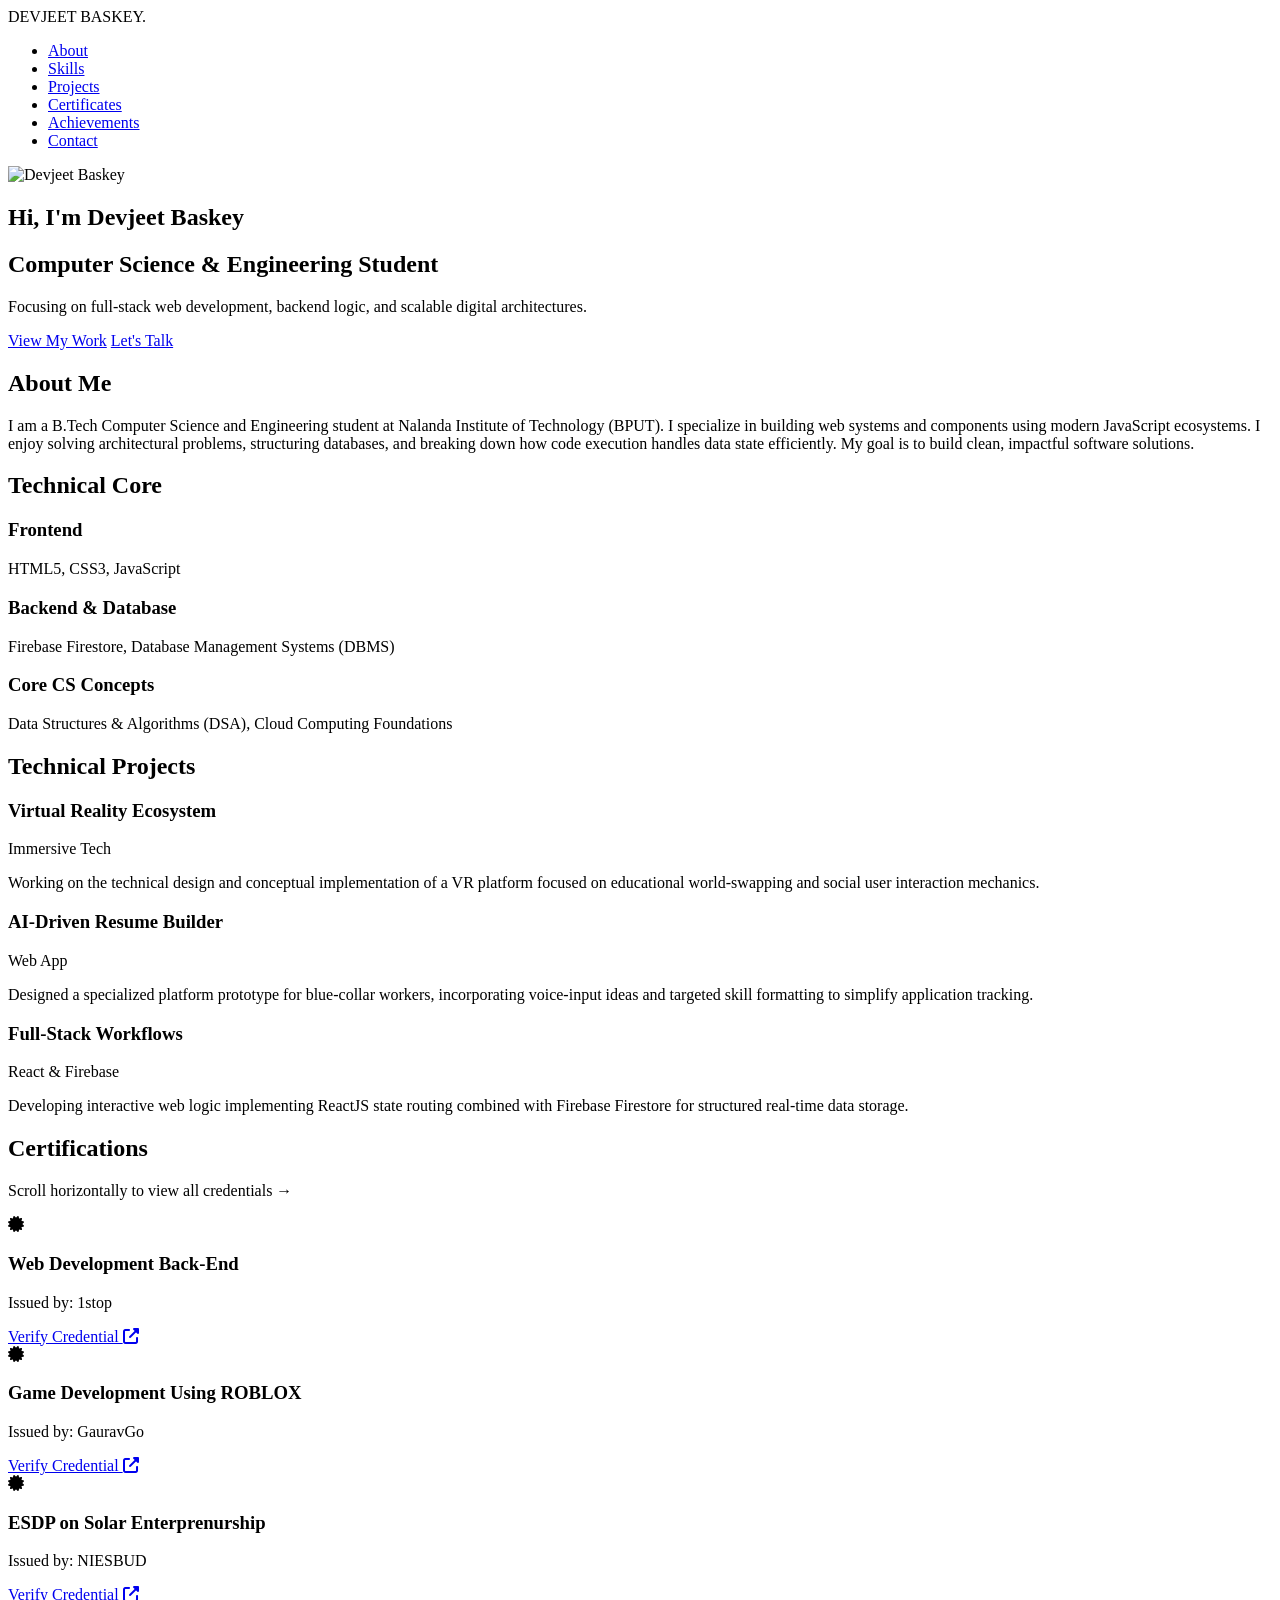
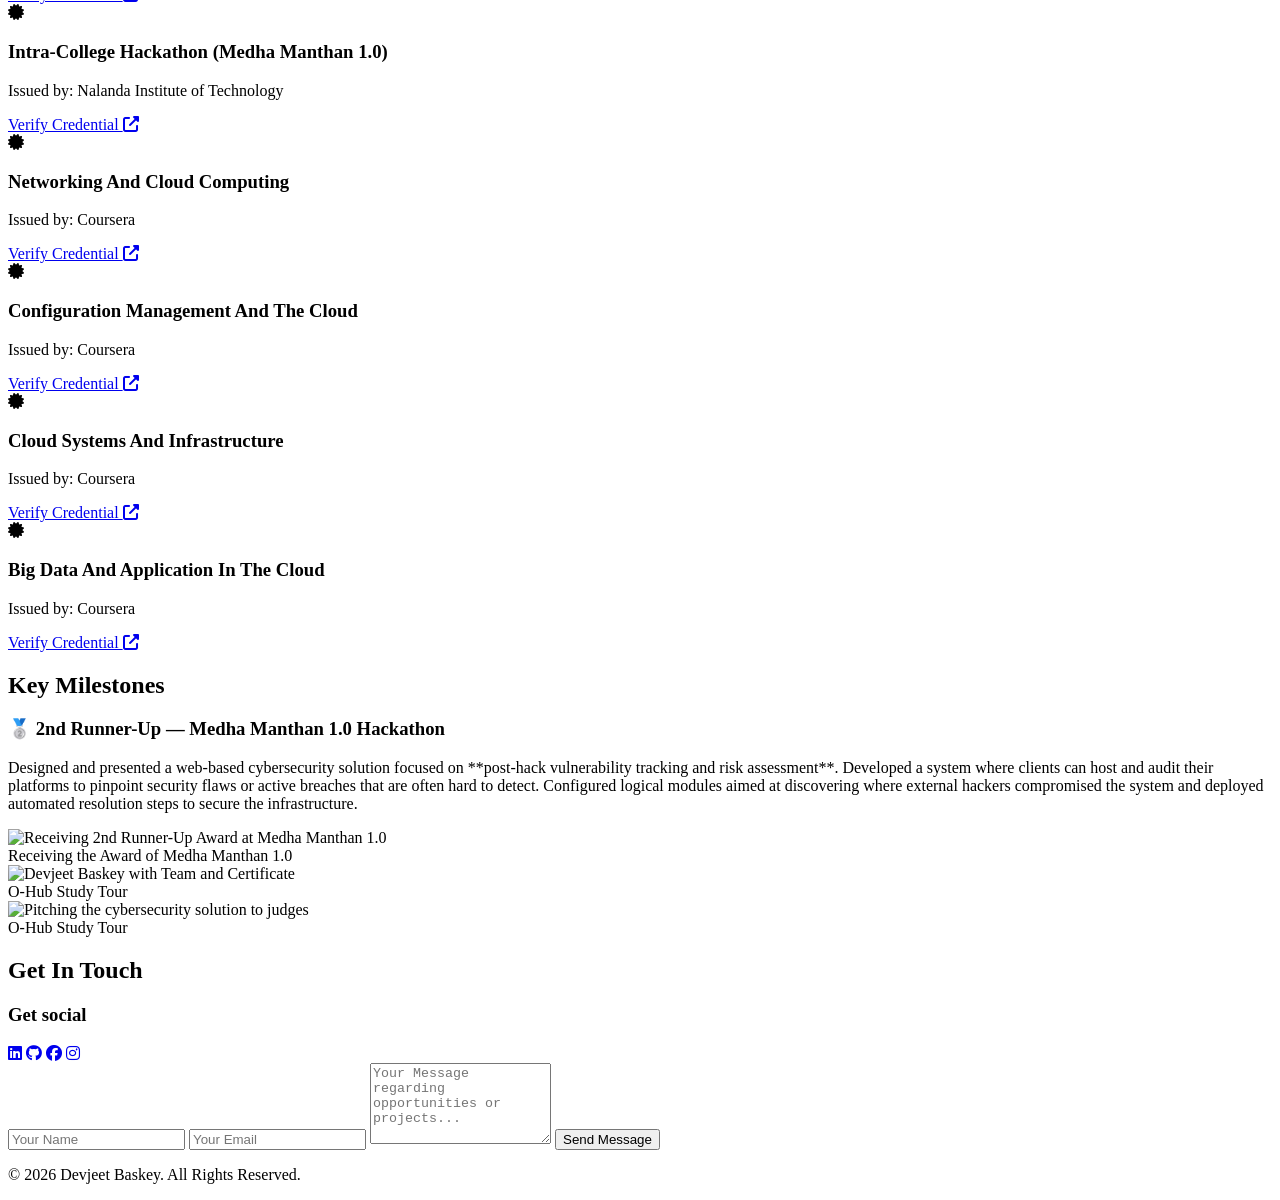
==== index.html @ a45fece5 "Add initial portfolio website structure Initial commit of the portfolio website including sections f" ====
<!DOCTYPE html>
<html lang="en">
<head>
    <meta charset="UTF-8">
    <meta name="viewport" content="width=device-width, initial-scale=1.0">
    <title>Devjeet Baskey | Professional Portfolio</title>
    <!-- FontAwesome Library for Icons -->
    <link rel="stylesheet" href="https://cdnjs.cloudflare.com/ajax/libs/font-awesome/6.4.0/css/all.min.css">
    <!-- External CSS link -->
    <link rel="stylesheet" href="/css/style.css">
</head>
<body>

    <!-- Navigation -->
    <header class="navbar">
        <div class="logo">DEVJEET BASKEY<span>.</span></div>
        <nav>
            <ul class="nav-links">
                <li><a href="#about">About</a></li>
                <li><a href="#skills">Skills</a></li>
                <li><a href="#projects">Projects</a></li>
                <li><a href="#certificates">Certificates</a></li>
                <li><a href="#achievements">Achievements</a></li>
                <li><a href="#contact">Contact</a></li>
            </ul>
        </nav>
    </header>

    <!-- Hero Section -->
    <section id="hero" class="hero-section">
        <div class="hero-container">
            <img src="/image/WhatsApp Image 2026-04-27 at 7.56.45  copy.jpeg" alt="Devjeet Baskey" class="profile-img">
            <h1>Hi, I'm <span class="highlight">Devjeet Baskey</span></h1>
            <h2>Computer Science & Engineering Student</h2>
            <p class="tagline">Focusing on full-stack web development, backend logic, and scalable digital architectures.</p>
            <div class="hero-ctas">
                <a href="#projects" class="btn primary-btn">View My Work</a>
                <a href="#contact" class="btn secondary-btn">Let's Talk</a>
            </div>
        </div>
    </section>

    <!-- About Section -->
    <section id="about" class="section">
        <h2 class="section-title">About Me</h2>
        <div class="content-container">
            <p>I am a B.Tech Computer Science and Engineering student at Nalanda Institute of Technology (BPUT). I specialize in building web systems and components using modern JavaScript ecosystems. I enjoy solving architectural problems, structuring databases, and breaking down how code execution handles data state efficiently. My goal is to build clean, impactful software solutions.</p>
        </div>
    </section>

    <!-- Skills Section -->
    <section id="skills" class="section dark-bg">
        <h2 class="section-title">Technical Core</h2>
        <div class="skills-grid">
            <div class="skill-category">
                <h3>Frontend</h3>
                <p>HTML5, CSS3, JavaScript</p>
            </div>
            <div class="skill-category">
                <h3>Backend & Database</h3>
                <p>Firebase Firestore, Database Management Systems (DBMS)</p>
            </div>
            <div class="skill-category">
                <h3>Core CS Concepts</h3>
                <p>Data Structures & Algorithms (DSA), Cloud Computing Foundations</p>
            </div>
        </div>
    </section>

    <!-- Projects Section -->
    <section id="projects" class="section">
        <h2 class="section-title">Technical Projects</h2>
        <div class="projects-container">
            
            <div class="project-block">
                <div class="project-header">
                    <h3>Virtual Reality Ecosystem</h3>
                    <span class="tech-tag">Immersive Tech</span>
                </div>
                <p class="project-desc">Working on the technical design and conceptual implementation of a VR platform focused on educational world-swapping and social user interaction mechanics.</p>
            </div>

            <div class="project-block">
                <div class="project-header">
                    <h3>AI-Driven Resume Builder</h3>
                    <span class="tech-tag">Web App</span>
                </div>
                <p class="project-desc">Designed a specialized platform prototype for blue-collar workers, incorporating voice-input ideas and targeted skill formatting to simplify application tracking.</p>
            </div>

            <div class="project-block">
                <div class="project-header">
                    <h3>Full-Stack Workflows</h3>
                    <span class="tech-tag">React & Firebase</span>
                </div>
                <p class="project-desc">Developing interactive web logic implementing ReactJS state routing combined with Firebase Firestore for structured real-time data storage.</p>
            </div>

        </div>
    </section>

    <!-- Certificates Section (Updated to a Swipeable Slider) -->
    <section id="certificates" class="section dark-bg">
        <h2 class="section-title">Certifications</h2>
        <p class="section-subtitle">Scroll horizontally to view all credentials &rarr;</p>
        
        <div class="certificates-slider">
            
            <!-- Certificate 1 -->
            <div class="certificate-card">
                <div class="cert-icon"><i class="fas fa-certificate"></i></div>
                <div class="cert-info">
                    <h3>Web Development Back-End</h3>
                    <p class="cert-issuer">Issued by: 1stop</p>
                    <a href="/image/WhatsApp Image 2025-12-03 at 12.07.02 PM.jpeg" class="cert-link" target="_blank">Verify Credential <i class="fas fa-external-link-alt"></i></a>
                </div>
            </div>

            <!-- Certificate 2 -->
            <div class="certificate-card">
                <div class="cert-icon"><i class="fas fa-certificate"></i></div>
                <div class="cert-info">
                    <h3>Game Development Using ROBLOX</h3>
                    <p class="cert-issuer">Issued by: GauravGo</p>
                    <a href="/image/WhatsApp Image 2025-12-03 at 12.02.23 PM.jpeg" class="cert-link" target="_blank">Verify Credential <i class="fas fa-external-link-alt"></i></a>
                </div>
            </div>

            <!-- Certificate 3 -->
            <div class="certificate-card">
                <div class="cert-icon"><i class="fas fa-certificate"></i></div>
                <div class="cert-info">
                    <h3>ESDP on Solar Enterprenurship</h3>
                    <p class="cert-issuer">Issued by: NIESBUD</p>
                    <a href="/image/WhatsApp Image 2025-12-03 at 12.02.43 PM.jpeg" class="cert-link" target="_blank">Verify Credential <i class="fas fa-external-link-alt"></i></a>
                </div>
            </div>

            <!-- Certificate 4 (New) -->
            <div class="certificate-card">
                <div class="cert-icon"><i class="fas fa-certificate"></i></div>
                <div class="cert-info">
                    <h3>Intra-College Hackathon (Medha Manthan 1.0)</h3>
                    <p class="cert-issuer">Issued by: Nalanda Institute of Technology</p>
                    <a href="/image/WhatsApp Image 2025-12-03 at 12.03.12 PM.jpeg" class="cert-link" target="_blank">Verify Credential <i class="fas fa-external-link-alt"></i></a>
                </div>
            </div>

            <!-- Certificate 5 (New) -->
            <div class="certificate-card">
                <div class="cert-icon"><i class="fas fa-certificate"></i></div>
                <div class="cert-info">
                    <h3>Networking And Cloud Computing</h3>
                    <p class="cert-issuer">Issued by: Coursera</p>
                    <a href="/image/WhatsApp Image 2026-06-07 at 9.45.42 PM (3).jpeg" class="cert-link" target="_blank">Verify Credential <i class="fas fa-external-link-alt"></i></a>
                </div>
            </div>

            <!-- Certificate 6 (New) -->
            <div class="certificate-card">
                <div class="cert-icon"><i class="fas fa-certificate"></i></div>
                <div class="cert-info">
                    <h3>Configuration Management And The Cloud</h3>
                    <p class="cert-issuer">Issued by: Coursera</p>
                    <a href="/image/WhatsApp Image 2026-06-07 at 9.45.42 PM (1).jpeg" class="cert-link" target="_blank">Verify Credential <i class="fas fa-external-link-alt"></i></a>
                </div>
            </div>

            <!-- Certificate 7 (New) -->
            <div class="certificate-card">
                <div class="cert-icon"><i class="fas fa-certificate"></i></div>
                <div class="cert-info">
                    <h3>Cloud Systems And Infrastructure</h3>
                    <p class="cert-issuer">Issued by: Coursera</p>
                    <a href="/image/WhatsApp Image 2026-06-07 at 9.45.42 PM (2).jpeg" class="cert-link" target="_blank">Verify Credential <i class="fas fa-external-link-alt"></i></a>
                </div>
            </div>

            <!-- Certificate 8 (New) -->
            <div class="certificate-card">
                <div class="cert-icon"><i class="fas fa-certificate"></i></div>
                <div class="cert-info">
                    <h3>Big Data And Application In The Cloud</h3>
                    <p class="cert-issuer">Issued by: Coursera</p>
                    <a href="/image/WhatsApp Image 2026-06-07 at 9.45.42 PM.jpeg" class="cert-link" target="_blank">Verify Credential <i class="fas fa-external-link-alt"></i></a>
                </div>
            </div>

            <!-- और सर्टिफिकेट्स ऐड करने के लिए बस इसी तरह का div ब्लॉक यहाँ नीचे कॉपी-पेस्ट कर दें -->

        </div>
    </section>

    <!-- Achievements Section (Updated with text and photo grid) -->
    <section id="achievements" class="section">
        <h2 class="section-title">Key Milestones</h2>
        <div class="content-container">
            <div class="achievement-item">
                <h3>🥈 2nd Runner-Up — Medha Manthan 1.0 Hackathon</h3>
                <p>Designed and presented a web-based cybersecurity solution focused on **post-hack vulnerability tracking and risk assessment**. Developed a system where clients can host and audit their platforms to pinpoint security flaws or active breaches that are often hard to detect. Configured logical modules aimed at discovering where external hackers compromised the system and deployed automated resolution steps to secure the infrastructure.</p>
            </div>
        </div>

        <!-- NEW: Achievement Photo Gallery -->
        <div class="achievement-gallery">
            <!-- Photo 1: मुख्य ट्रॉफी/मेडल उठाते हुए फोटो -->
            <div class="gallery-card">
                <img src="/image/WhatsApp Image 2026-06-07 at 10.02.06 PM.jpeg" alt="Receiving 2nd Runner-Up Award at Medha Manthan 1.0">
                <div class="img-caption">Receiving the Award of Medha Manthan 1.0</div>
            </div>

            <!-- Photo 2: टीम के साथ या सर्टिफिकेट हाथ में लिए फोटो -->
            <div class="gallery-card">
                <img src="/image/WhatsApp Image 2026-06-07 at 10.02.41 PM.jpeg" alt="Devjeet Baskey with Team and Certificate">
                <div class="img-caption">O-Hub Study Tour</div>
            </div>

            <!-- Photo 3: प्रोजेक्ट को पिच करते हुए या वर्किंग मोमेंट की फोटो -->
            <div class="gallery-card">
                <img src="/image/WhatsApp Image 2026-06-07 at 10.07.18 PM.jpeg" alt="Pitching the cybersecurity solution to judges">
                <div class="img-caption">O-Hub Study Tour</div>
            </div>
        </div>
    </section>

    <!-- Contact Section -->
    <section id="contact" class="section dark-bg">
    <h2 class="section-title">Get In Touch</h2>
    <div class="contact-container">
        
        <div class="social-bar">
            <h3>Get social</h3>
            <div class="social-icons">
                <a href="https://www.linkedin.com/in/devjeet-baskey-09319632a/" target="_blank" aria-label="LinkedIn"><i class="fab fa-linkedin"></i></a>
                <a href="https://github.com/DevjeetBaskey" target="_blank" aria-label="GitHub"><i class="fab fa-github"></i></a>
                <a href="https://www.facebook.com/devjeet.baskey" target="_blank" aria-label="Facebook"><i class="fab fa-facebook"></i></a>
                <a href="https://www.instagram.com/devjeetbaskey.official/" target="_blank" aria-label="Instagram"><i class="fab fa-instagram"></i></a>
            </div>
        </div>

        <form class="portfolio-form" action="https://api.web3forms.com/submit" method="POST">
            
            <input type="hidden" name="access_key" value="947feb2d-0209-4c3f-8d9d-e9255246c1ba">

            <input type="hidden" name="redirect" value="https://web3forms.com/success">

            <input type="text" name="name" placeholder="Your Name" required>
            <input type="email" name="email" placeholder="Your Email" required>
            <textarea name="message" placeholder="Your Message regarding opportunities or projects..." rows="5" required></textarea>
            
            <button type="submit" class="form-submit">Send Message</button>
        </form>
    </div>
</section>

    <!-- Footer -->
    <footer>
        <p>&copy; 2026 Devjeet Baskey. All Rights Reserved.</p>
    </footer>

</body>
</html>
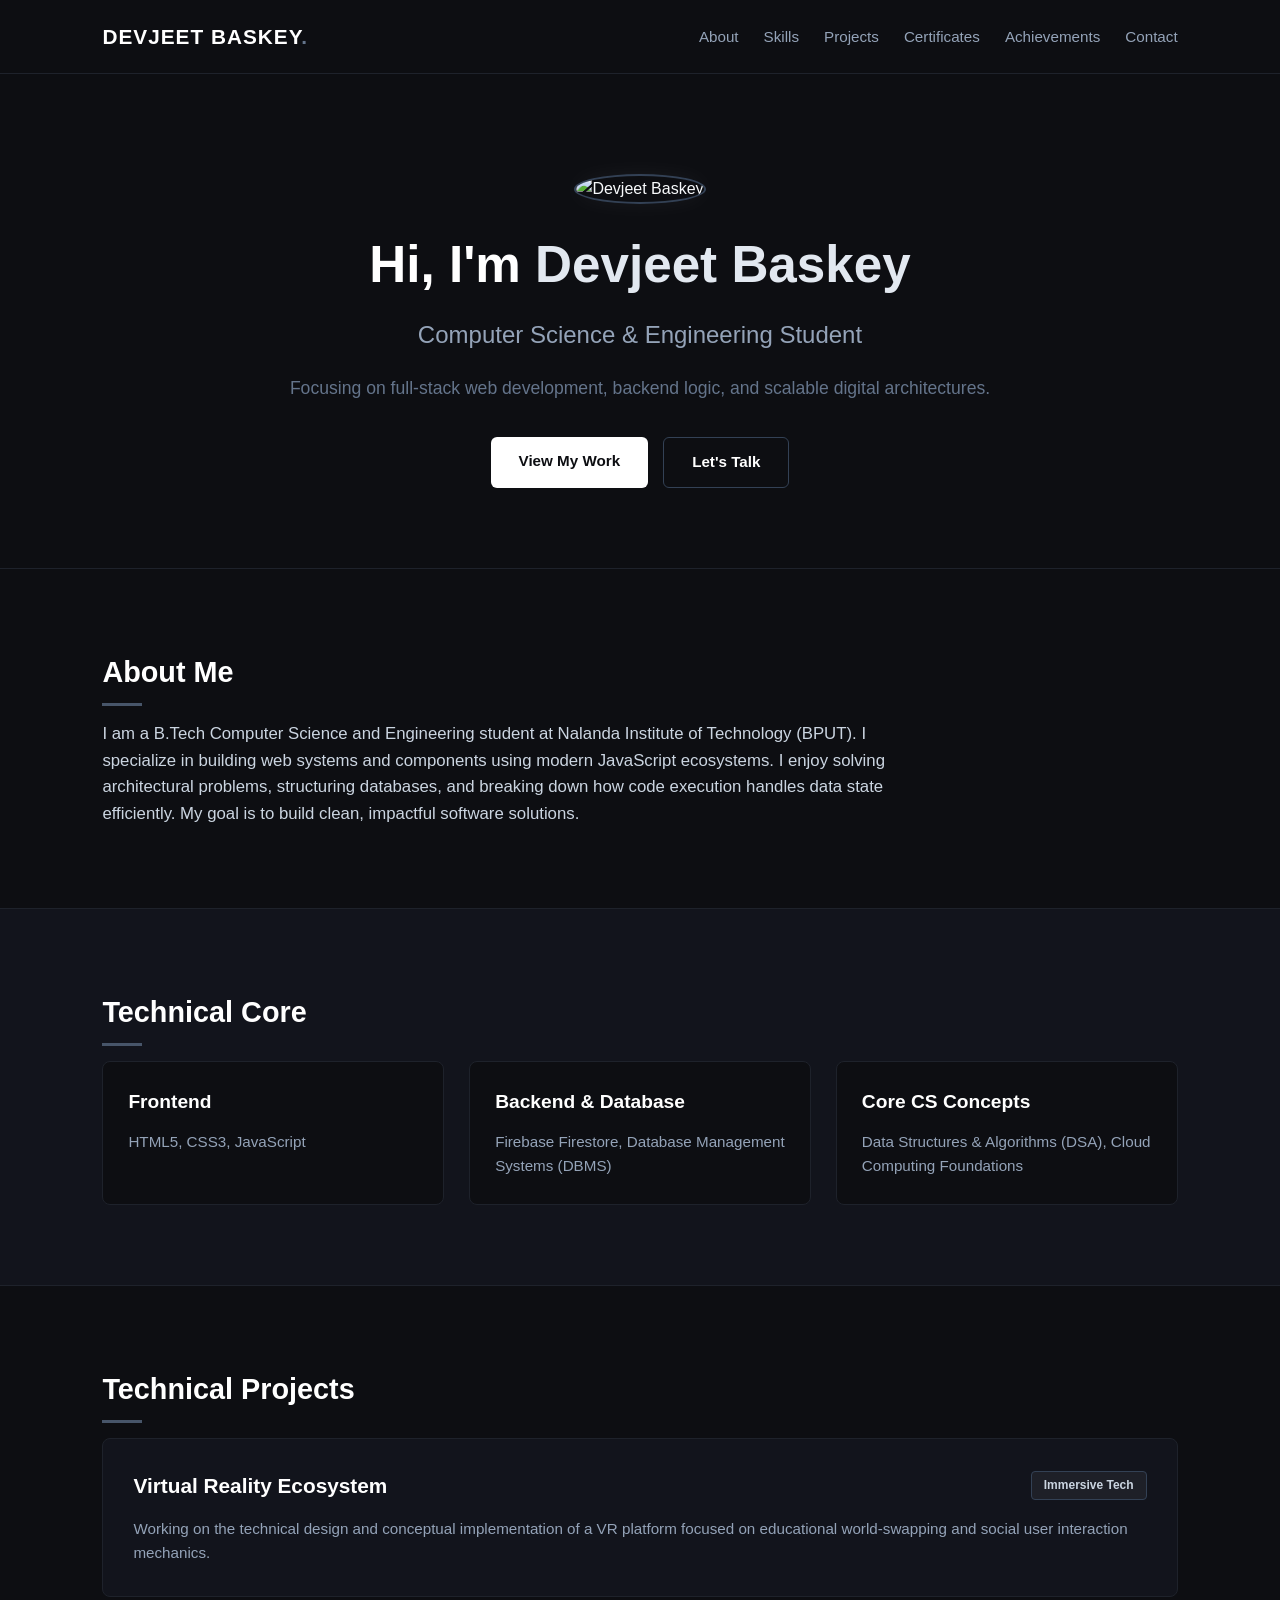
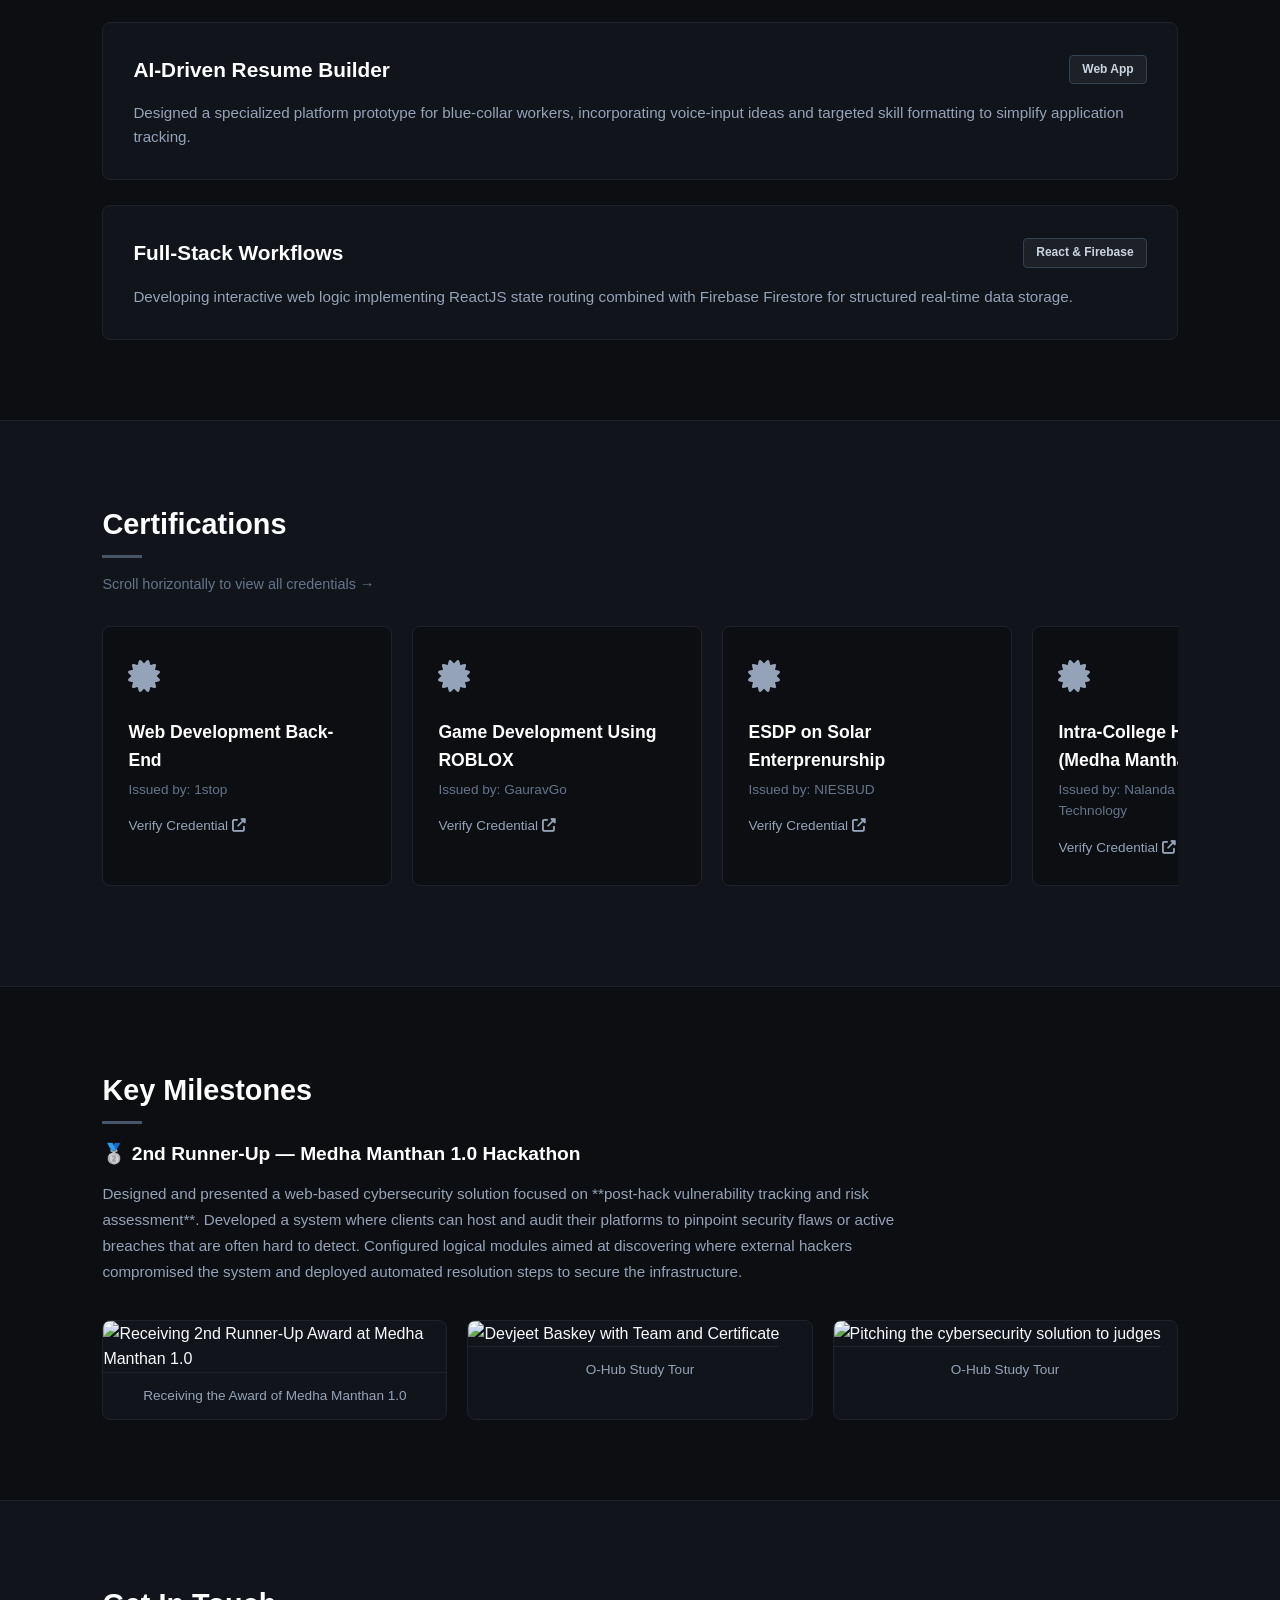
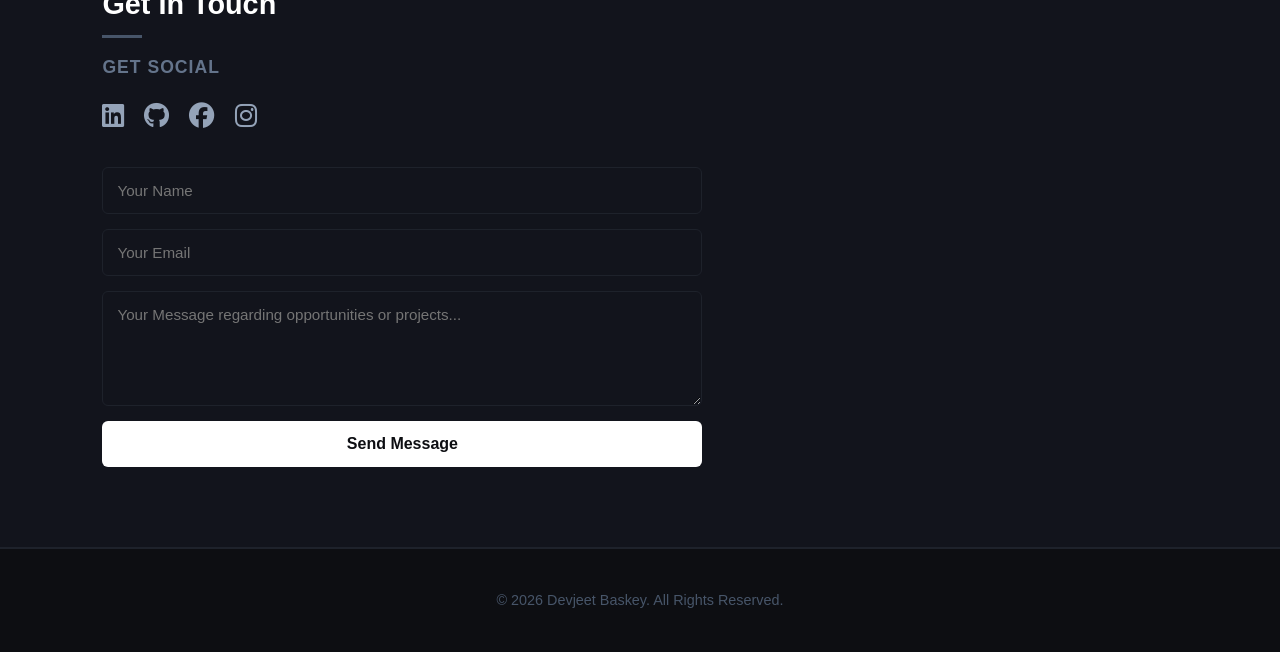
==== commit 92d50d13: "Update index.html" ====
--- a/index.html
+++ b/index.html
@@ -7,7 +7,7 @@
     <!-- FontAwesome Library for Icons -->
     <link rel="stylesheet" href="https://cdnjs.cloudflare.com/ajax/libs/font-awesome/6.4.0/css/all.min.css">
     <!-- External CSS link -->
-    <link rel="stylesheet" href="/css/style.css">
+    <link rel="stylesheet" href="index.css">
 </head>
 <body>
 
--- a/index.css
+++ b/index.css
@@ -0,0 +1,573 @@
+/* ==========================================================================
+   1. Colors & Core Setup (Monochrome Slate: Black, White & Premium Grey)
+   ========================================================================== */
+* {
+    margin: 0;
+    padding: 0;
+    box-sizing: border-box;
+}
+
+html {
+    scroll-behavior: smooth;
+}
+
+body {
+    font-family: -apple-system, BlinkMacSystemFont, "Segoe UI", Roboto, sans-serif;
+    line-height: 1.6;
+    background-color: #0d0e12; 
+    color: #f8fafc; 
+}
+
+.highlight {
+    color: #e2e8f0; 
+}
+
+/* ==========================================================================
+   2. Navbar Styling
+   ========================================================================== */
+.navbar {
+    display: flex;
+    justify-content: space-between;
+    align-items: center;
+    padding: 20px 8%;
+    background-color: #0d0e12;
+    border-bottom: 1px solid #1e222b;
+    position: sticky;
+    top: 0;
+    z-index: 1000;
+}
+
+.navbar .logo {
+    font-size: 1.3rem;
+    font-weight: 800;
+    color: #ffffff;
+    letter-spacing: 1px;
+}
+
+.navbar .logo span {
+    color: #64748b; 
+}
+
+.nav-links {
+    display: flex;
+    list-style: none;
+}
+
+.nav-links li {
+    margin-left: 25px;
+}
+
+.nav-links a {
+    text-decoration: none;
+    color: #94a3b8;
+    font-weight: 500;
+    font-size: 0.95rem;
+    transition: color 0.2s ease;
+}
+
+.nav-links a:hover {
+    color: #ffffff;
+}
+
+/* ==========================================================================
+   3. Hero Section with Profile Image
+   ========================================================================== */
+.hero-section {
+    padding: 100px 8% 80px 8%;
+    text-align: center;
+    border-bottom: 1px solid #1e222b;
+}
+
+.hero-container {
+    max-width: 800px;
+    margin: 0 auto;
+}
+
+.profile-img {
+    width: 340px;
+    height: 340px;
+    border-radius: 50%;
+    object-fit: cover;
+    border: 2px solid #334155; 
+    margin-bottom: 20px;
+    box-shadow: 0 0 25px rgba(255, 255, 255, 0.05);
+}
+
+.hero-container h1 {
+    font-size: 3.2rem;
+    color: #ffffff;
+    font-weight: 800;
+    margin-bottom: 10px;
+}
+
+.hero-container h2 {
+    font-size: 1.5rem;
+    color: #94a3b8;
+    font-weight: 500;
+    margin-bottom: 20px;
+}
+
+.hero-container .tagline {
+    font-size: 1.1rem;
+    color: #64748b;
+    margin-bottom: 35px;
+}
+
+.hero-ctas {
+    display: flex;
+    justify-content: center;
+    gap: 15px;
+}
+
+.btn {
+    padding: 12px 28px;
+    border-radius: 6px;
+    text-decoration: none;
+    font-weight: 600;
+    font-size: 0.95rem;
+    transition: all 0.2s ease;
+}
+
+.primary-btn {
+    background-color: #ffffff; 
+    color: #0d0e12;
+}
+
+.primary-btn:hover {
+    background-color: #cbd5e1; 
+}
+
+.secondary-btn {
+    background-color: transparent;
+    color: #ffffff;
+    border: 1px solid #334155;
+}
+
+.secondary-btn:hover {
+    border-color: #94a3b8;
+    color: #ffffff;
+}
+
+/* ==========================================================================
+   4. Layout Sections (About, Skills, Projects)
+   ========================================================================== */
+.section {
+    padding: 80px 8%;
+    border-bottom: 1px solid #1e222b;
+}
+
+.dark-bg {
+    background-color: #12141c; 
+}
+
+.section-title {
+    font-size: 1.8rem;
+    color: #ffffff;
+    margin-bottom: 15px;
+    font-weight: 700;
+    position: relative;
+}
+
+.section-title::after {
+    content: '';
+    display: block;
+    width: 40px;
+    height: 3px;
+    background-color: #475569; 
+    margin-top: 8px;
+}
+
+.section-subtitle {
+    font-size: 0.9rem;
+    color: #64748b;
+    margin-bottom: 30px;
+}
+
+.content-container {
+    max-width: 800px;
+    font-size: 1.05rem;
+    color: #cbd5e1;
+}
+
+/* Skills Grid */
+.skills-grid {
+    display: grid;
+    grid-template-columns: repeat(auto-fit, minmax(260px, 1fr));
+    gap: 25px;
+}
+
+.skill-category {
+    background: #0d0e12;
+    padding: 25px;
+    border-radius: 8px;
+    border: 1px solid #1e222b;
+}
+
+.skill-category h3 {
+    font-size: 1.2rem;
+    color: #ffffff;
+    margin-bottom: 12px;
+}
+
+.skill-category p {
+    color: #94a3b8;
+    font-size: 0.95rem;
+}
+
+/* Projects Layout */
+.projects-container {
+    display: flex;
+    flex-direction: column;
+    gap: 25px;
+}
+
+.project-block {
+    border: 1px solid #1e222b;
+    padding: 30px;
+    border-radius: 8px;
+    background-color: #12141c;
+    transition: transform 0.2s ease, border-color 0.2s ease;
+}
+
+.project-block:hover {
+    transform: translateY(-2px);
+    border-color: #475569;
+}
+
+.project-header {
+    display: flex;
+    justify-content: space-between;
+    align-items: center;
+    margin-bottom: 15px;
+}
+
+.project-header h3 {
+    font-size: 1.3rem;
+    color: #ffffff;
+}
+
+.tech-tag {
+    font-size: 0.75rem;
+    font-weight: 600;
+    background-color: rgba(255, 255, 255, 0.05);
+    color: #cbd5e1;
+    padding: 4px 12px;
+    border-radius: 4px;
+    border: 1px solid #334155;
+}
+
+.project-desc {
+    color: #94a3b8;
+    font-size: 0.95rem;
+}
+
+/* ==========================================================================
+   5. Slider Certifications Style (Updated for multi-cards scrolling)
+   ========================================================================== */
+.certificates-slider {
+    display: flex;
+    gap: 20px;
+    overflow-x: auto; /* Enables horizontal scroll */
+    padding-bottom: 20px;
+    scroll-behavior: smooth;
+    -webkit-overflow-scrolling: touch;
+}
+
+/* Custom Scrollbar for the certificates container */
+.certificates-slider::-webkit-scrollbar {
+    height: 6px;
+}
+
+.certificates-slider::-webkit-scrollbar-track {
+    background: #0d0e12;
+}
+
+.certificates-slider::-webkit-scrollbar-thumb {
+    background: #334155;
+    border-radius: 10px;
+}
+
+.certificates-slider::-webkit-scrollbar-thumb:hover {
+    background: #475569;
+}
+
+.certificate-card {
+    display: flex;
+    flex-direction: column;
+    gap: 15px;
+    background-color: #0d0e12;
+    padding: 25px;
+    border-radius: 8px;
+    border: 1px solid #1e222b;
+    min-width: 290px; /* Forces cards to stay side by side */
+    max-width: 300px;
+    transition: border-color 0.2s ease;
+}
+
+.certificate-card:hover {
+    border-color: #64748b;
+}
+
+.cert-icon {
+    font-size: 2rem;
+    color: #94a3b8;
+}
+
+.cert-info h3 {
+    font-size: 1.1rem;
+    color: #ffffff;
+    margin-bottom: 4px;
+}
+
+.cert-issuer {
+    font-size: 0.85rem;
+    color: #64748b;
+    margin-bottom: 12px;
+}
+
+.cert-link {
+    font-size: 0.85rem;
+    color: #94a3b8;
+    text-decoration: none;
+    font-weight: 500;
+    transition: color 0.2s ease;
+    margin-top: auto; /* Aligns link to bottom */
+}
+
+.cert-link:hover {
+    color: #ffffff;
+    text-decoration: underline;
+}
+
+/* Achievements Item */
+.achievement-item h3 {
+    font-size: 1.2rem;
+    color: #ffffff;
+    margin-bottom: 12px;
+}
+.achievement-item p {
+    color: #94a3b8;
+    font-size: 0.95rem;
+    line-height: 1.7;
+}
+
+/* ==========================================================================
+   6. Contact Form & Social Bar Styling
+   ========================================================================== */
+.contact-container {
+    max-width: 600px;
+}
+
+.social-bar {
+    margin-bottom: 30px;
+}
+
+.social-bar h3 {
+    font-size: 1.1rem;
+    color: #64748b;
+    text-transform: uppercase;
+    letter-spacing: 1px;
+    margin-bottom: 15px;
+}
+
+.social-icons {
+    display: flex;
+    gap: 20px;
+}
+
+.social-icons a {
+    color: #94a3b8;
+    font-size: 1.6rem;
+    transition: color 0.3s ease, transform 0.3s ease;
+    text-decoration: none;
+}
+
+.social-icons a:hover {
+    color: #ffffff;
+    transform: translateY(-3px);
+}
+
+/* Form inputs */
+.portfolio-form {
+    display: flex;
+    flex-direction: column;
+    gap: 15px;
+}
+
+.portfolio-form input,
+.portfolio-form textarea {
+    width: 100%;
+    padding: 14px;
+    background-color: #12141c;
+    border: 1px solid #1e222b;
+    border-radius: 6px;
+    font-size: 0.95rem;
+    color: #ffffff;
+    font-family: inherit;
+}
+
+.portfolio-form input:focus,
+.portfolio-form textarea:focus {
+    outline: none;
+    border-color: #64748b;
+}
+
+.form-submit {
+    background-color: #ffffff;
+    color: #0d0e12;
+    border: none;
+    padding: 14px;
+    border-radius: 6px;
+    font-weight: 600;
+    font-size: 1rem;
+    cursor: pointer;
+    transition: background 0.2s ease;
+}
+
+.form-submit:hover {
+    background-color: #cbd5e1;
+}
+
+/* ==========================================================================
+   7. Footer
+   ========================================================================== */
+footer {
+    text-align: center;
+    padding: 40px;
+    background-color: #0d0e12;
+    font-size: 0.9rem;
+    color: #475569;
+    border-top: 1px solid #1e222b;
+}
+
+@media (max-width: 600px) {
+    .hero-container h1 { font-size: 2.3rem; }
+    .project-header { flex-direction: column; align-items: flex-start; gap: 8px; }
+}
+
+/* ==========================================================================
+   8. Achievement Photo Gallery Styles (Premium Grid)
+   ========================================================================== */
+.achievement-gallery {
+    display: grid;
+    grid-template-columns: repeat(auto-fit, minmax(250px, 1fr));
+    gap: 20px;
+    margin-top: 35px;
+}
+
+.gallery-card {
+    background-color: #12141c; /* Matching dark-bg */
+    border: 1px solid #1e222b;
+    border-radius: 8px;
+    overflow: hidden;
+    transition: transform 0.3s ease, border-color 0.3s ease;
+}
+
+.gallery-card:hover {
+    transform: translateY(-5px);
+    border-color: #64748b; /* Highlight on hover */
+}
+
+.gallery-card img {
+    width: 100%;
+    height: 200px;
+    object-fit: cover; /* Ensures images don't stretch distortedly */
+    border-bottom: 1px solid #1e222b;
+    filter: grayscale(20%); /* Adds a subtle unified premium look */
+    transition: filter 0.3s ease;
+}
+
+.gallery-card:hover img {
+    filter: grayscale(0%); /* Full color on hover */
+}
+
+.img-caption {
+    padding: 12px;
+    font-size: 0.85rem;
+    color: #94a3b8;
+    text-align: center;
+    font-weight: 500;
+}
+
+@media (max-width: 600px) {
+    .achievement-gallery {
+        grid-template-columns: 1fr; /* Stack images on small mobile screens */
+    }
+}
+
+/* ==========================================================================
+   9. MOBILE RESPONSIVE OVERRIDES (सिर्फ मोबाइल के लिए)
+   ========================================================================== */
+@media (max-width: 600px) {
+    
+    /* 1. पैडिंग कम करें ताकि स्क्रीन के साइड में जगह बचे */
+    .section {
+        padding: 40px 5%;
+    }
+    
+    /* 2. नेविगेशन बार को मोबाइल के लिए सेट करें */
+    .navbar {
+        flex-direction: column; /* नाम ऊपर और लिंक्स नीचे आ जाएंगे */
+        gap: 15px;
+        padding: 15px 5%;
+        text-align: center;
+    }
+    
+    .nav-links {
+        justify-content: center;
+        flex-wrap: wrap; /* अगर लिंक्स ज़्यादा हैं तो दूसरी लाइन में आ जाएंगे */
+        gap: 10px;
+    }
+    
+    .nav-links li {
+        margin-left: 0; /* पुराना मार्जिन हटाएँ */
+        margin: 0 10px;
+    }
+
+    /* 3. हीरो सेक्शन (बड़ी हेडिंग्स को थोड़ा छोटा करें ताकि स्क्रीन से बाहर न जाएं) */
+    .hero-section {
+        padding: 60px 5% 40px 5%;
+    }
+    
+    .hero-container h1 {
+        font-size: 2.2rem; /* कंप्यूटर पर 3.2rem था, मोबाइल पर छोटा किया */
+    }
+    
+    .hero-container h2 {
+        font-size: 1.2rem;
+    }
+    
+    .hero-ctas {
+        flex-direction: column; /* बटन्स एक के नीचे एक आ जाएंगे */
+        gap: 10px;
+        align-items: center;
+    }
+    
+    .btn {
+        width: 100%; /* बटन्स पूरे फोन की चौड़ाई के बराबर हो जाएंगे */
+        max-width: 280px;
+    }
+
+    /* 4. प्रोजेक्ट्स और अचीवमेंट्स */
+    .project-header {
+        flex-direction: column; /* प्रोजेक्ट का नाम ऊपर और टैग नीचे */
+        align-items: flex-start;
+        gap: 10px;
+    }
+    
+    /* 5. अचीवमेंट गैलरी (फोटो एक के नीचे एक आ जाएंगी, जिससे लुक खराब नहीं होगा) */
+    .achievement-gallery {
+        grid-template-columns: 1fr !important;
+    }
+    
+    .gallery-card img {
+        height: 180px; /* मोबाइल पर फोटो की हाइट थोड़ी कम */
+    }
+
+    /* 6. कांटेक्ट फॉर्म */
+    .portfolio-form input,
+    .portfolio-form textarea,
+    .form-submit {
+        font-size: 1rem; /* टाइपिंग थोड़ी आसान करने के लिए */
+    }
+}
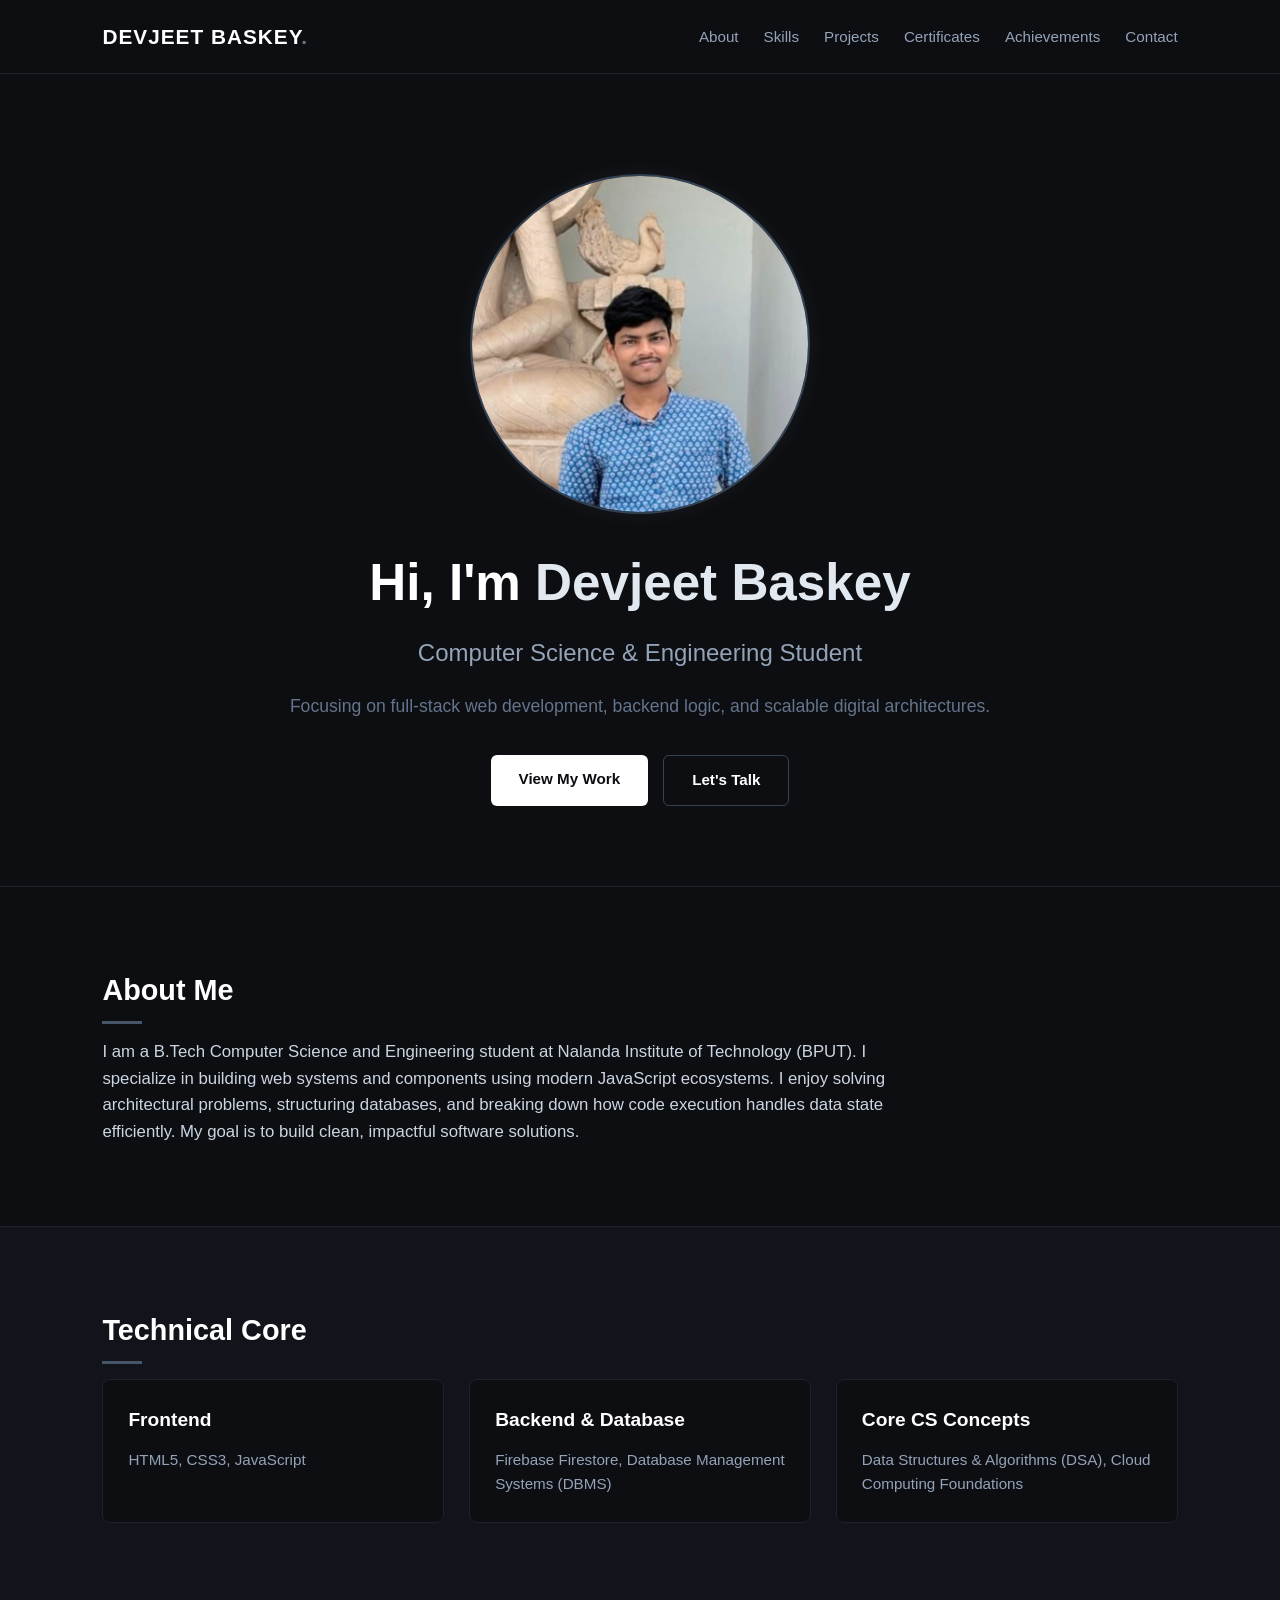
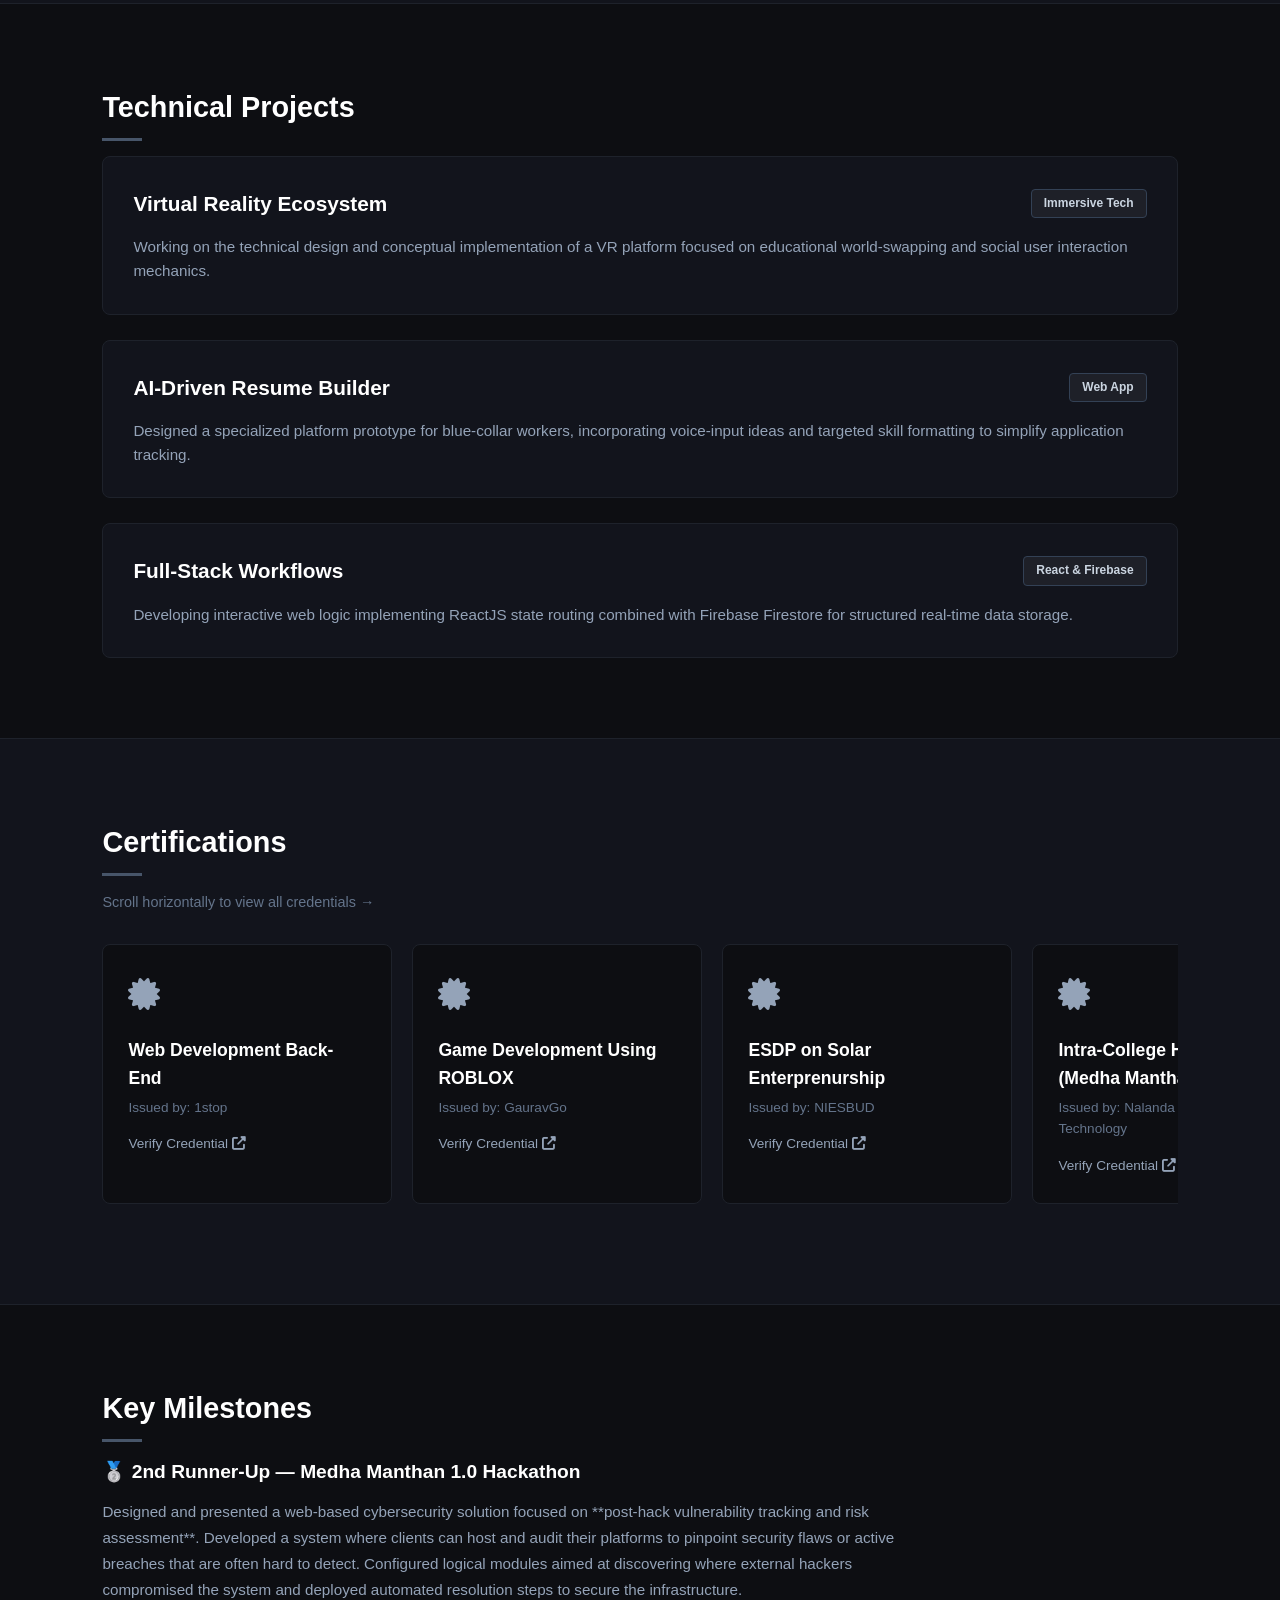
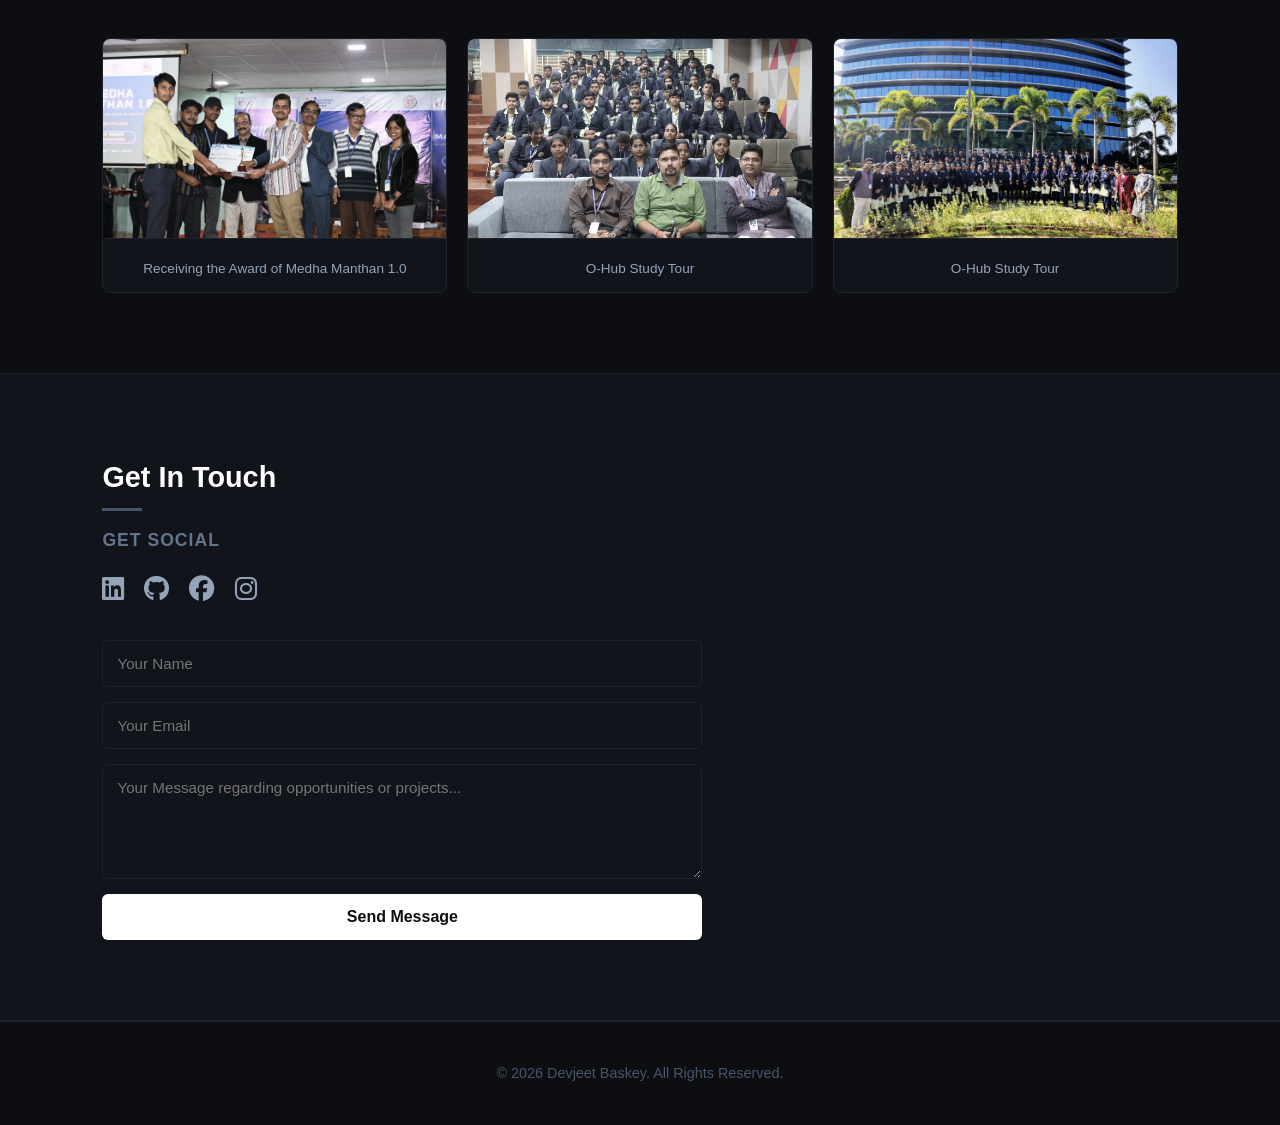
==== commit 6dbafb56: "Update index.html" ====
--- a/index.html
+++ b/index.html
@@ -29,7 +29,7 @@
     <!-- Hero Section -->
     <section id="hero" class="hero-section">
         <div class="hero-container">
-            <img src="/image/WhatsApp Image 2026-04-27 at 7.56.45  copy.jpeg" alt="Devjeet Baskey" class="profile-img">
+            <img src="image/WhatsApp Image 2026-04-27 at 7.56.45  copy.jpeg" alt="Devjeet Baskey" class="profile-img">
             <h1>Hi, I'm <span class="highlight">Devjeet Baskey</span></h1>
             <h2>Computer Science & Engineering Student</h2>
             <p class="tagline">Focusing on full-stack web development, backend logic, and scalable digital architectures.</p>
